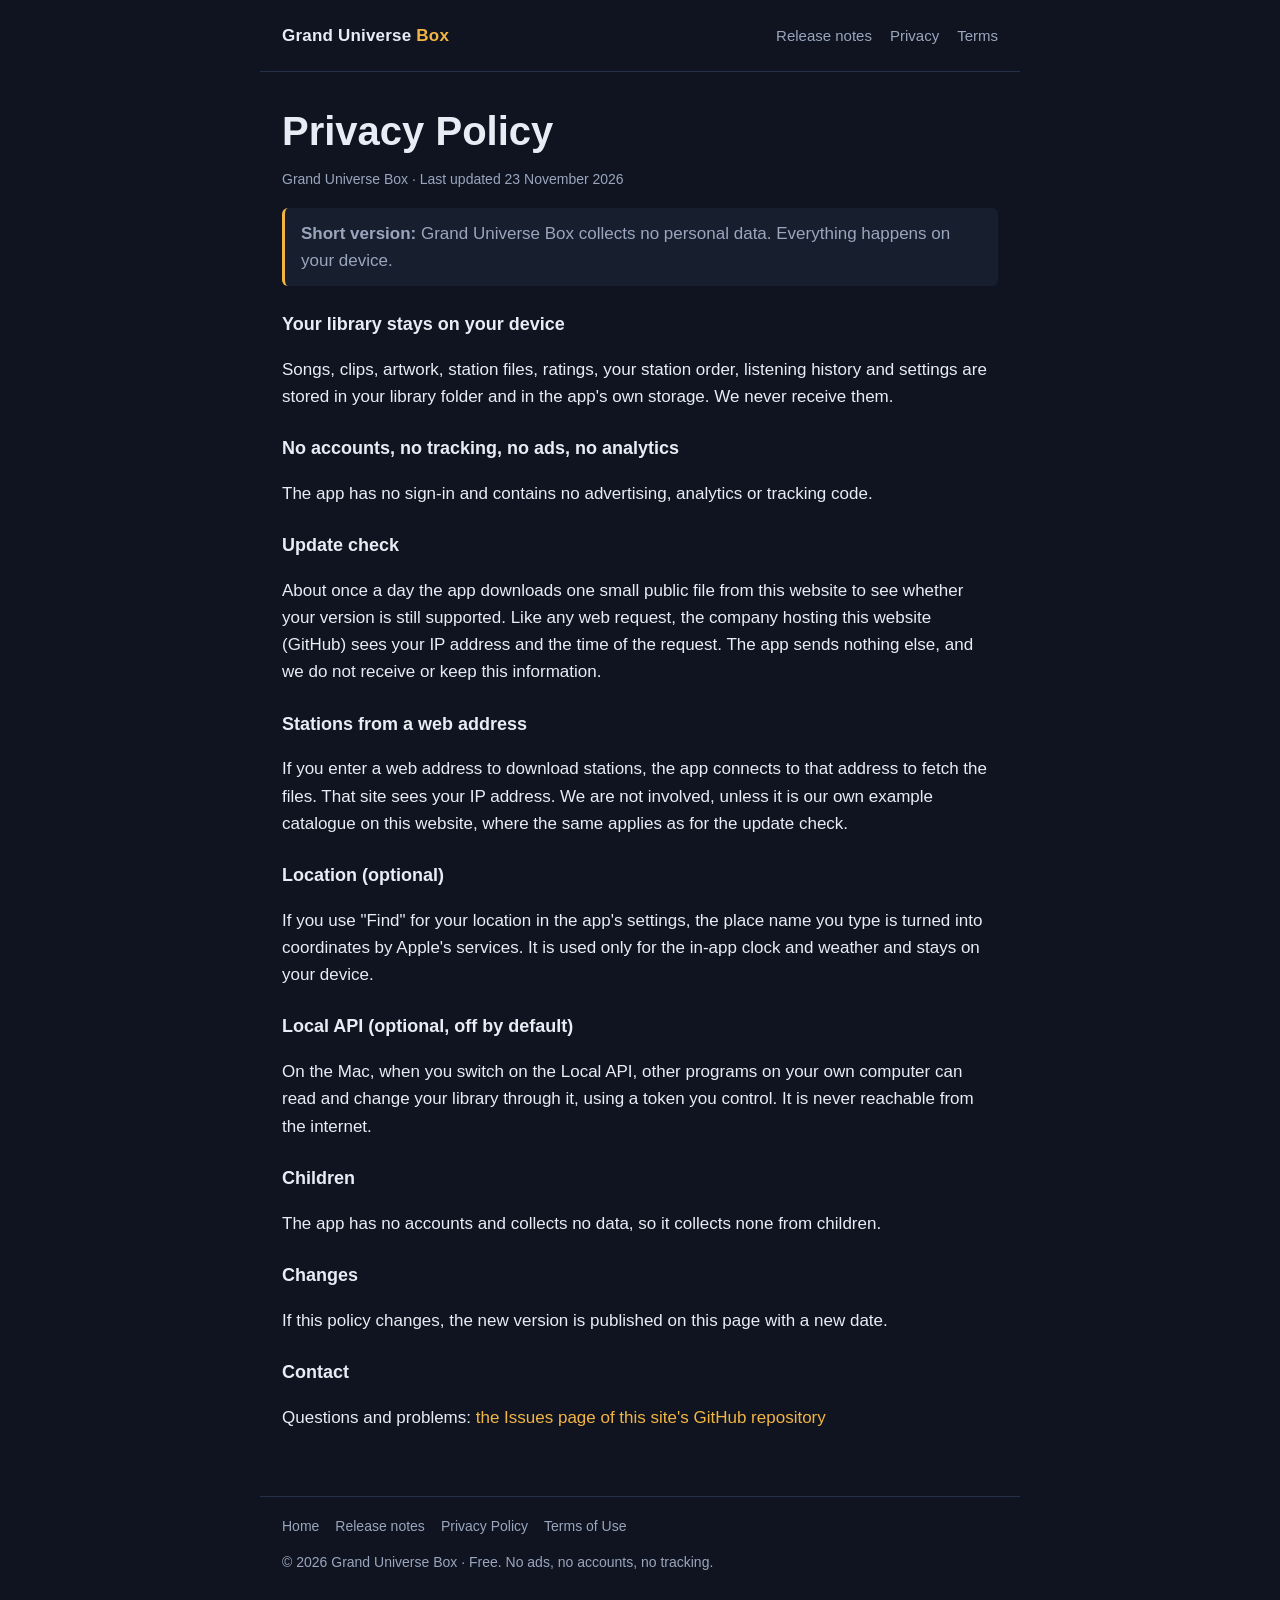
==== privacy.html @ ababa4f9 "Add files via upload" ====
<!DOCTYPE html>
<html lang="en">
<head>
<meta charset="utf-8">
<meta name="viewport" content="width=device-width, initial-scale=1">
<title>Privacy Policy — Grand Universe Box</title>
<meta name="description" content="Grand Universe Box — radio stations made from your own music, for Mac, iPhone and iPad.">
<link rel="stylesheet" href="style.css">
</head>
<body>
<header>
  <a class="brand" href="index.html">Grand Universe <span>Box</span></a>
  <nav><a href="notes/index.html">Release notes</a><a href="privacy.html">Privacy</a><a href="terms.html">Terms</a></nav>
</header>
<main>
<h1>Privacy Policy</h1>
<p class="meta">Grand Universe Box · Last updated 23 November 2026</p>

<p class="note"><b>Short version:</b> Grand Universe Box collects no personal data. Everything happens on your device.</p>

<h3>Your library stays on your device</h3>
<p>Songs, clips, artwork, station files, ratings, your station order, listening history and settings are stored in your library folder and in the app's own storage. We never receive them.</p>

<h3>No accounts, no tracking, no ads, no analytics</h3>
<p>The app has no sign-in and contains no advertising, analytics or tracking code.</p>

<h3>Update check</h3>
<p>About once a day the app downloads one small public file from this website to see whether your version is still supported. Like any web request, the company hosting this website (GitHub) sees your IP address and the time of the request. The app sends nothing else, and we do not receive or keep this information.</p>

<h3>Stations from a web address</h3>
<p>If you enter a web address to download stations, the app connects to that address to fetch the files. That site sees your IP address. We are not involved, unless it is our own example catalogue on this website, where the same applies as for the update check.</p>

<h3>Location (optional)</h3>
<p>If you use "Find" for your location in the app's settings, the place name you type is turned into coordinates by Apple's services. It is used only for the in-app clock and weather and stays on your device.</p>

<h3>Local API (optional, off by default)</h3>
<p>On the Mac, when you switch on the Local API, other programs on your own computer can read and change your library through it, using a token you control. It is never reachable from the internet.</p>

<h3>Children</h3>
<p>The app has no accounts and collects no data, so it collects none from children.</p>

<h3>Changes</h3>
<p>If this policy changes, the new version is published on this page with a new date.</p>

<h3>Contact</h3>
<p>Questions and problems: <a class="issues" href="https://github.com/">the Issues page of this site's GitHub repository</a><script>(function(){var u=location.hostname.split(".")[0],p=location.pathname.split("/")[1]||"granduniversebox";if(location.hostname.endsWith("github.io")){document.querySelectorAll("a.issues").forEach(function(a){a.href="https://github.com/"+u+"/"+p+"/issues";});}})();</script></p>

</main>
<footer>
  <a href="index.html">Home</a><a href="notes/index.html">Release notes</a><a href="privacy.html">Privacy Policy</a><a href="terms.html">Terms of Use</a>
  <p>© 2026 Grand Universe Box · Free. No ads, no accounts, no tracking.</p>
</footer>
</body>
</html>
---- style.css ----
:root{--bg:#0f1420;--panel:#171e2e;--text:#e8ecf4;--muted:#9aa6bd;--accent:#f2b544;--line:#26304a}
*{box-sizing:border-box}
html{-webkit-text-size-adjust:100%}
body{margin:0;background:var(--bg);color:var(--text);font:17px/1.6 -apple-system,BlinkMacSystemFont,"Segoe UI",Roboto,Helvetica,Arial,sans-serif}
a{color:var(--accent);text-decoration:none}a:hover{text-decoration:underline}
header,main,footer{max-width:760px;margin:0 auto;padding:0 22px}
header{display:flex;align-items:center;justify-content:space-between;padding-top:22px;padding-bottom:22px;border-bottom:1px solid var(--line)}
.brand{font-weight:700;color:var(--text);letter-spacing:.2px}
.brand span{color:var(--accent)}
nav a{color:var(--muted);margin-left:18px;font-size:15px;white-space:nowrap}nav a:hover{color:var(--text)}
main{padding-top:36px;padding-bottom:48px}
h1{font-size:40px;line-height:1.15;margin:0 0 10px}
h2{font-size:22px;margin:38px 0 8px}
h3{font-size:18px;margin:24px 0 4px}
.tag{color:var(--muted);font-size:20px;margin:0 0 28px}
.cards{display:grid;grid-template-columns:repeat(auto-fit,minmax(160px,1fr));gap:14px;margin:26px 0}
.card{background:var(--panel);border:1px solid var(--line);border-radius:12px;padding:16px 18px}
.card b{display:block;margin-bottom:4px}
.card p{margin:0;color:var(--muted);font-size:15px}
.note{background:var(--panel);border-left:3px solid var(--accent);border-radius:6px;padding:12px 16px;color:var(--muted)}
.meta{color:var(--muted);font-size:14px}
ol li,ul li{margin:6px 0}
footer{border-top:1px solid var(--line);padding-top:18px;padding-bottom:30px;color:var(--muted);font-size:14px}
footer a{color:var(--muted);margin-right:16px}
@media (max-width:520px){h1{font-size:31px}header{flex-direction:column;align-items:flex-start;gap:6px}nav a{margin-left:0;margin-right:16px}.cards{grid-template-columns:1fr 1fr}}
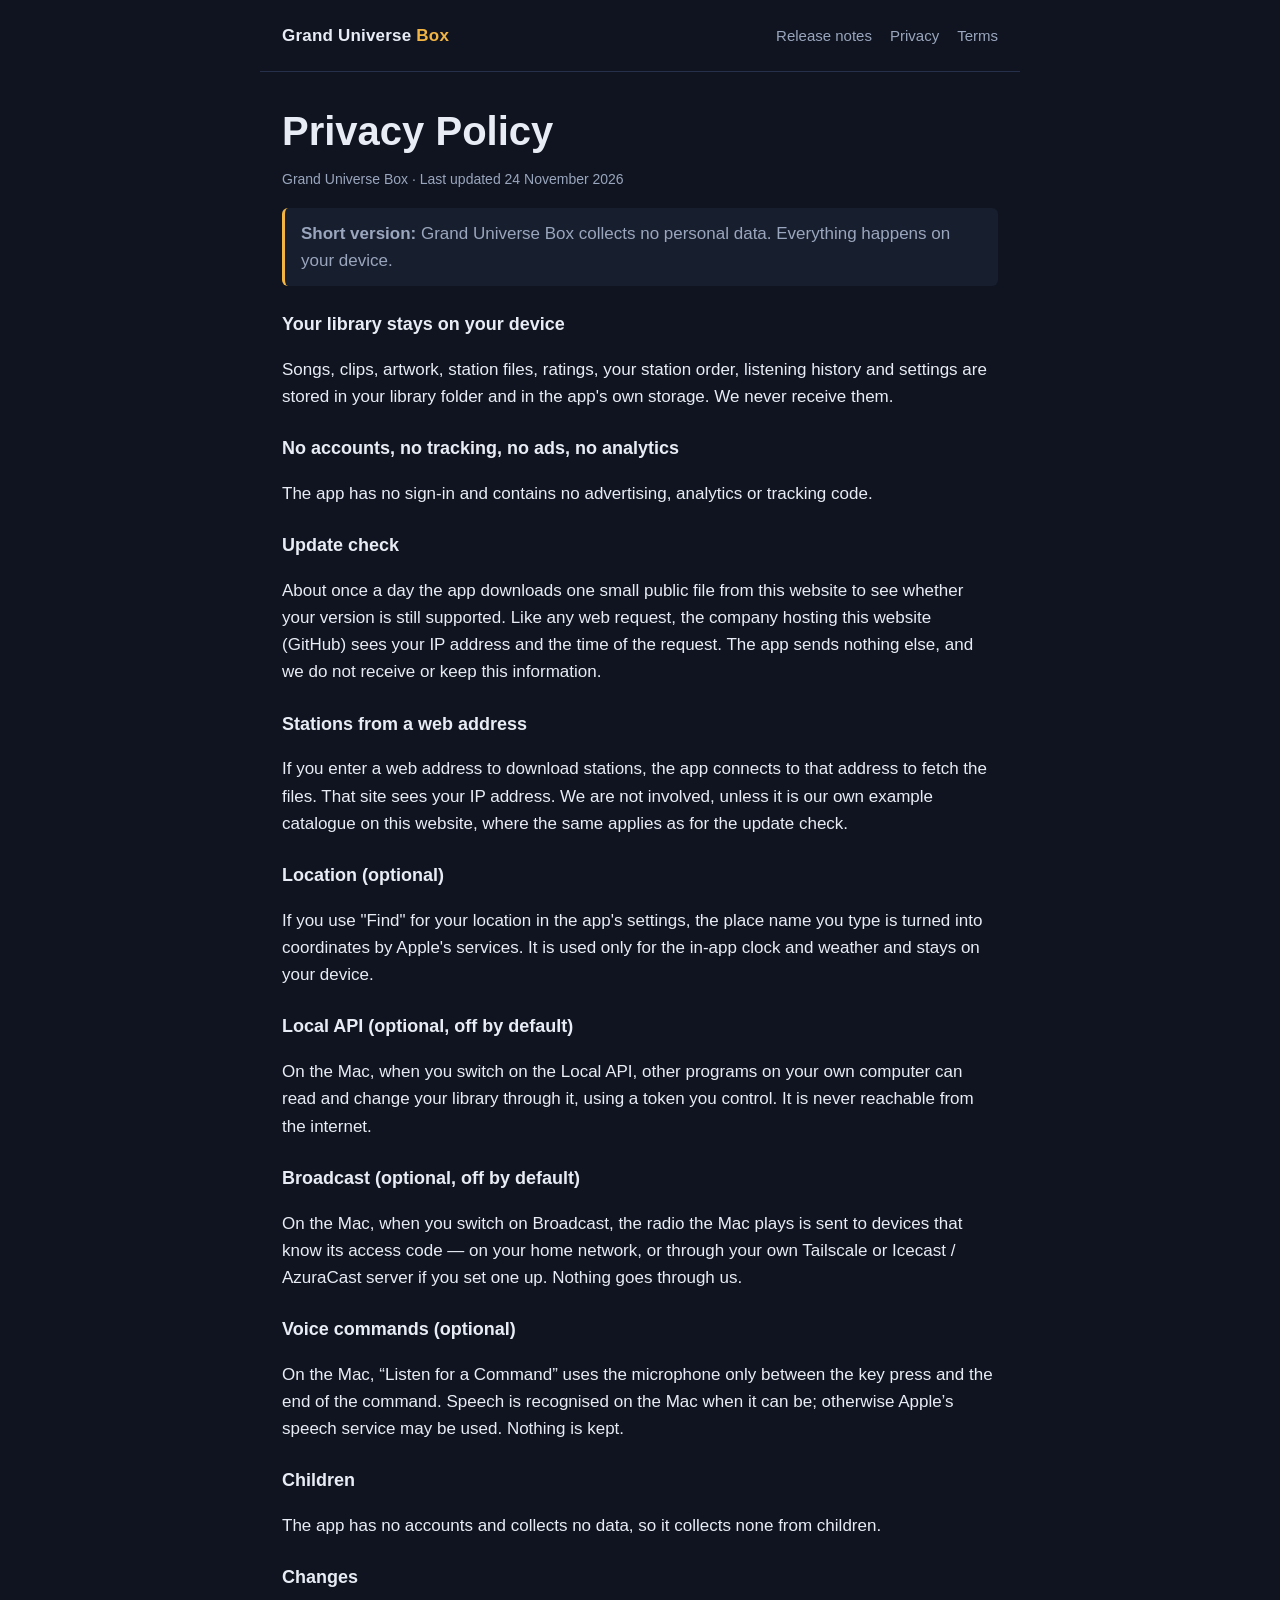
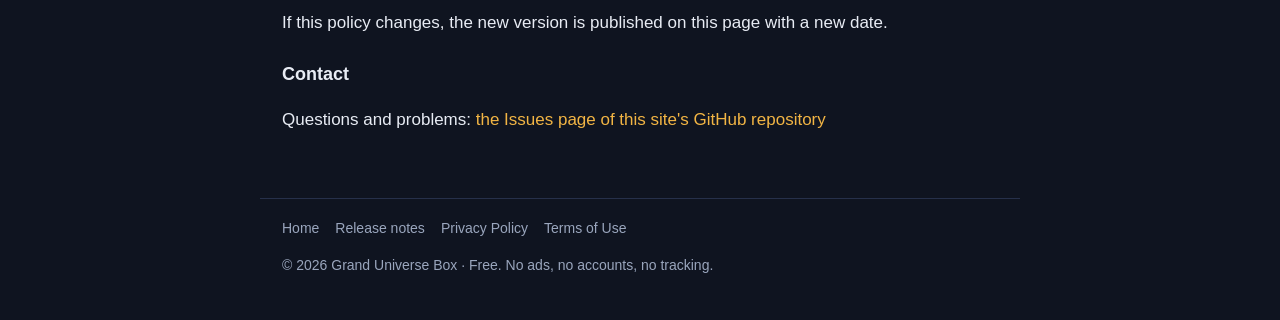
==== commit d0742dd7: "Privacy: broadcast and voice commands" ====
--- a/privacy.html
+++ b/privacy.html
@@ -14,7 +14,7 @@
 </header>
 <main>
 <h1>Privacy Policy</h1>
-<p class="meta">Grand Universe Box · Last updated 23 November 2026</p>
+<p class="meta">Grand Universe Box · Last updated 24 November 2026</p>
 
 <p class="note"><b>Short version:</b> Grand Universe Box collects no personal data. Everything happens on your device.</p>
 
@@ -36,6 +36,12 @@
 <h3>Local API (optional, off by default)</h3>
 <p>On the Mac, when you switch on the Local API, other programs on your own computer can read and change your library through it, using a token you control. It is never reachable from the internet.</p>
 
+<h3>Broadcast (optional, off by default)</h3>
+<p>On the Mac, when you switch on Broadcast, the radio the Mac plays is sent to devices that know its access code — on your home network, or through your own Tailscale or Icecast / AzuraCast server if you set one up. Nothing goes through us.</p>
+
+<h3>Voice commands (optional)</h3>
+<p>On the Mac, “Listen for a Command” uses the microphone only between the key press and the end of the command. Speech is recognised on the Mac when it can be; otherwise Apple’s speech service may be used. Nothing is kept.</p>
+
 <h3>Children</h3>
 <p>The app has no accounts and collects no data, so it collects none from children.</p>
 
